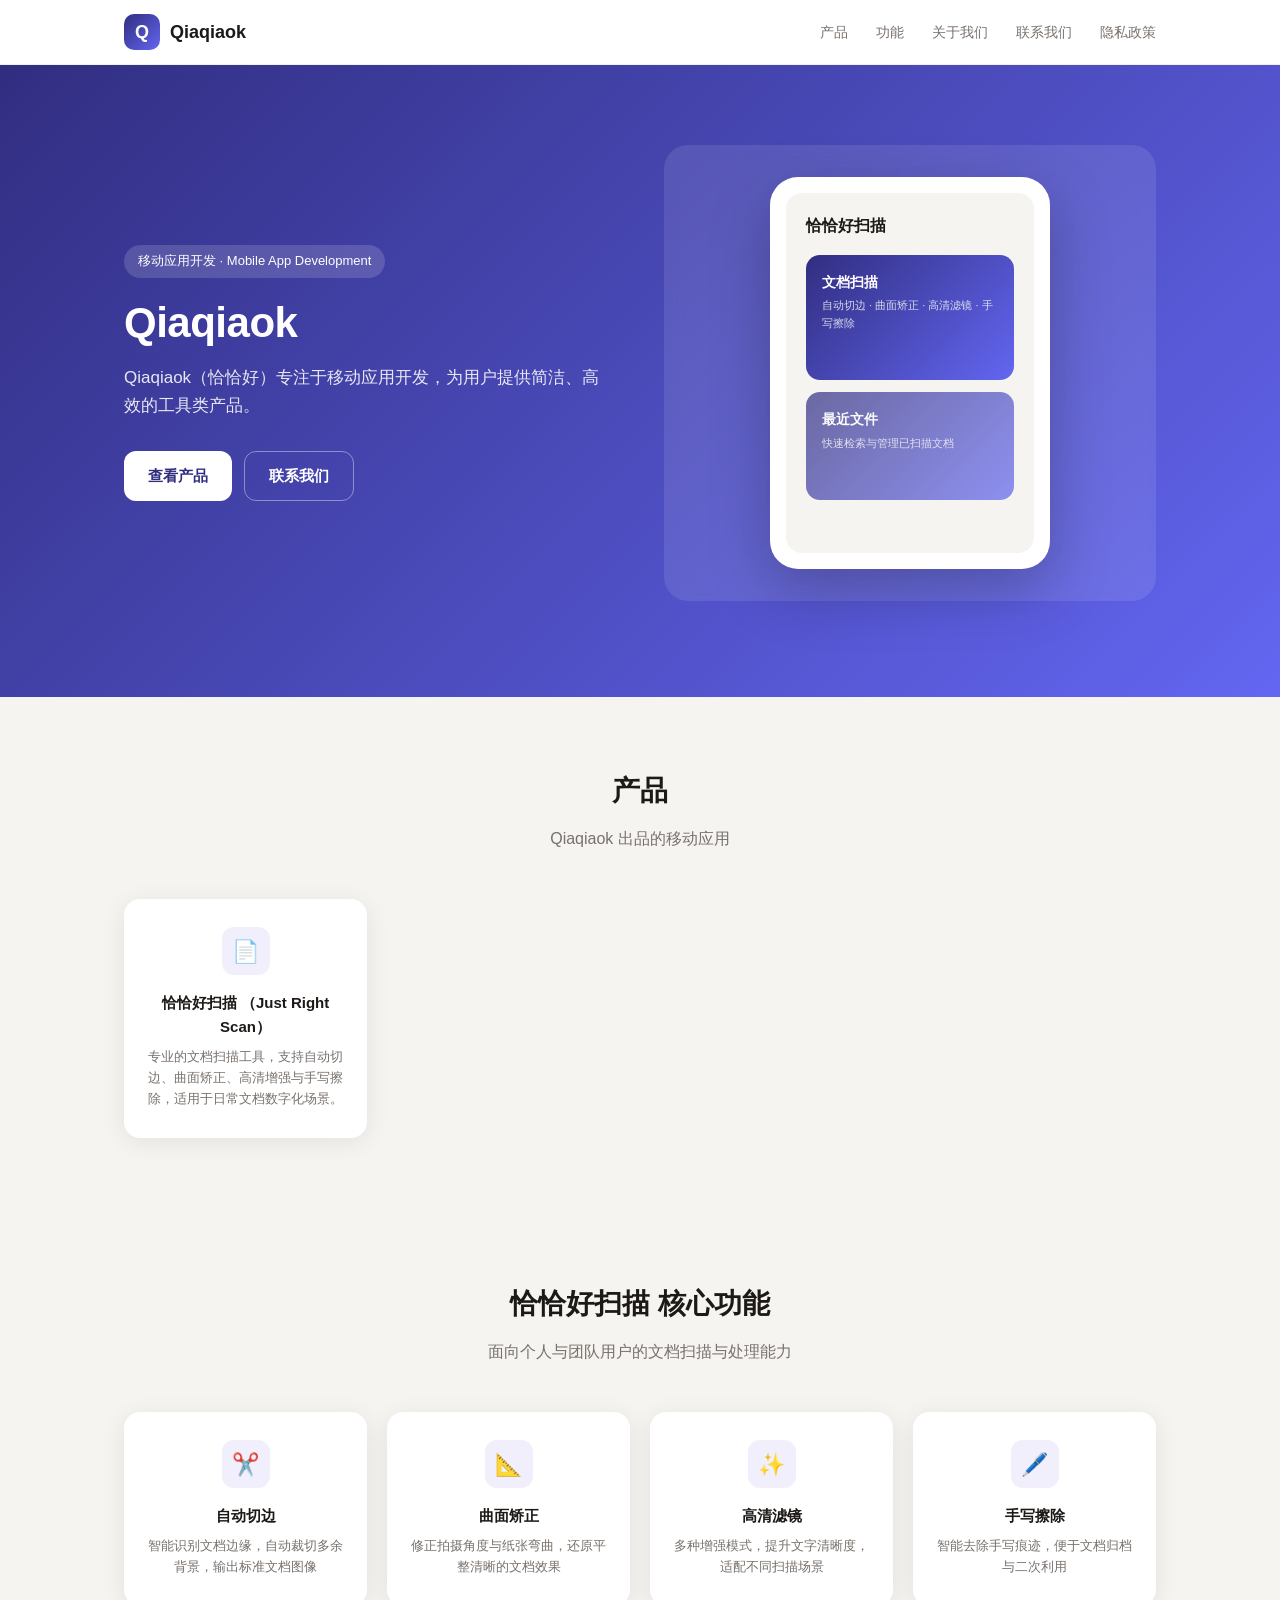
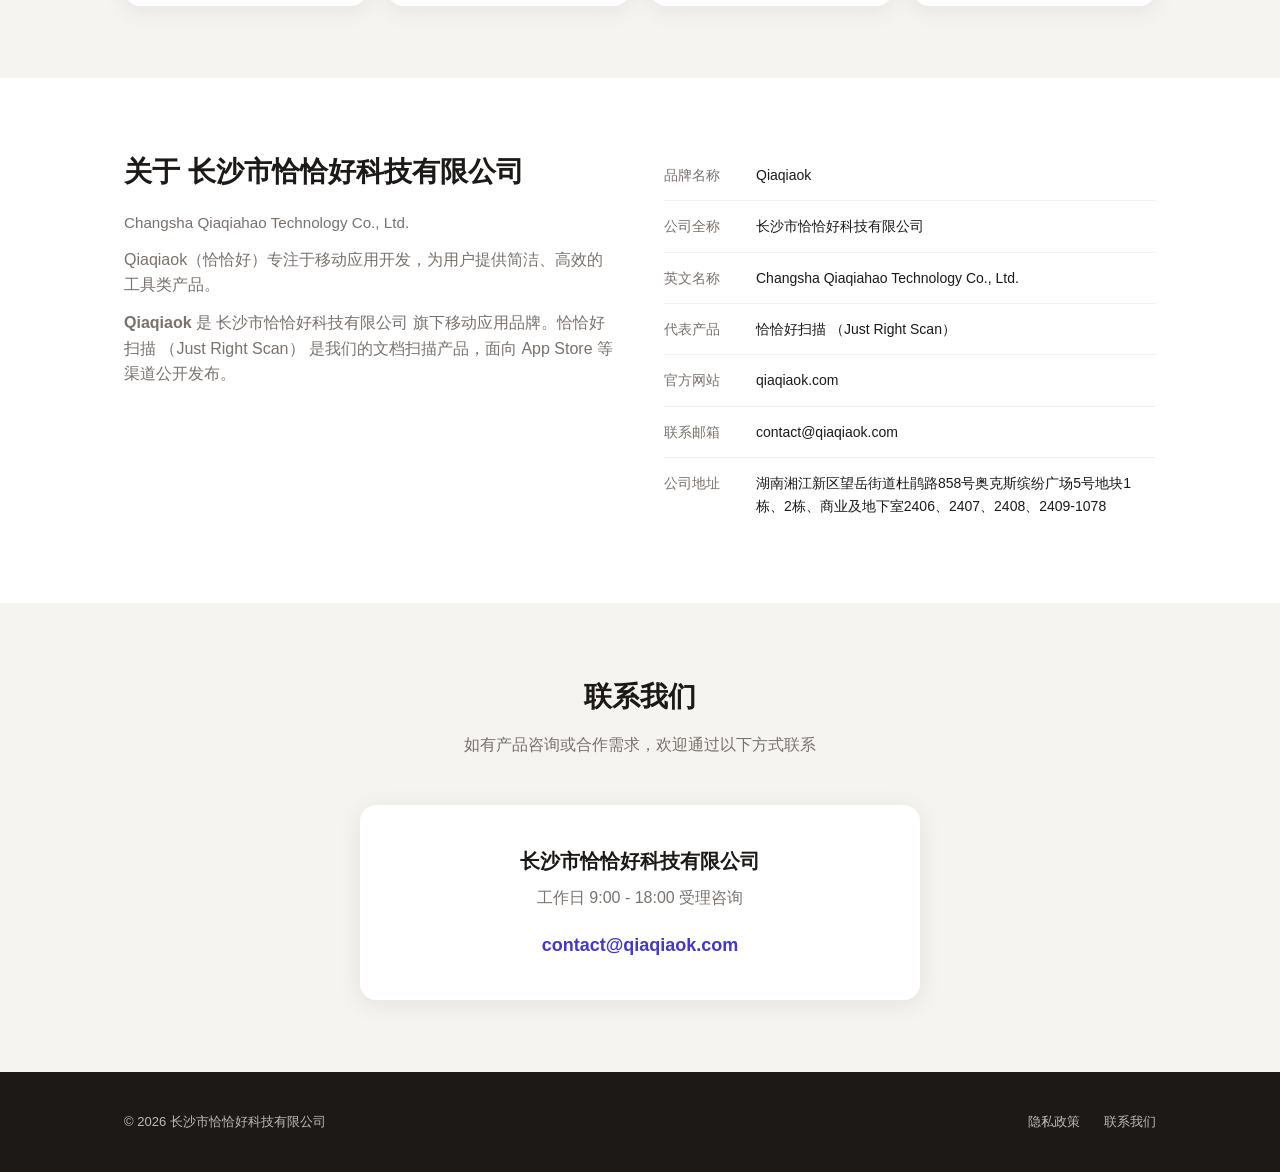
==== index.html @ 22210ff4 "deploy: 2026-06-18 15:39" ====
<!DOCTYPE html>
<html lang="zh-CN">
<head>
  <meta charset="UTF-8">
  <meta name="viewport" content="width=device-width, initial-scale=1.0">
  <meta name="description" content="Qiaqiaok - 长沙市恰恰好科技有限公司 旗下移动应用品牌，出品 恰恰好扫描 等工具类应用。">
  <title>Qiaqiaok - 长沙市恰恰好科技有限公司</title>
  <link rel="stylesheet" href="css/style.css">
</head>
<body>
  <header class="site-header">
    <div class="container">
      <a href="index.html" class="logo">
        <span class="logo-icon">Q</span>
        <span>Qiaqiaok</span>
      </a>
      <nav>
        <ul class="nav-links">
          <li><a href="#products">产品</a></li>
          <li><a href="#features">功能</a></li>
          <li><a href="#about">关于我们</a></li>
          <li><a href="#contact">联系我们</a></li>
          <li><a href="privacy.html">隐私政策</a></li>
        </ul>
      </nav>
    </div>
  </header>

  <section class="hero">
    <div class="container">
      <div>
        <span class="hero-badge">移动应用开发 · Mobile App Development</span>
        <h1>Qiaqiaok</h1>
        <p>Qiaqiaok（恰恰好）专注于移动应用开发，为用户提供简洁、高效的工具类产品。</p>
        <div class="hero-actions">
          <a href="#products" class="btn btn-primary">查看产品</a>
          <a href="#contact" class="btn btn-outline">联系我们</a>
        </div>
      </div>
      <div class="hero-visual">
        <div class="phone-mock">
          <div class="phone-screen">
            <div class="app-title">恰恰好扫描</div>
            <div class="feature-card">
              <h3>文档扫描</h3>
              <p>自动切边 · 曲面矫正 · 高清滤镜 · 手写擦除</p>
            </div>
            <div class="feature-card" style="opacity:0.7">
              <h3>最近文件</h3>
              <p>快速检索与管理已扫描文档</p>
            </div>
          </div>
        </div>
      </div>
    </div>
  </section>

  <section id="products">
    <div class="container">
      <h2 class="section-title">产品</h2>
      <p class="section-subtitle">Qiaqiaok 出品的移动应用</p>
      <div class="features-grid">
        <div class="feature-item">
          <div class="feature-icon">📄</div>
          <h3>恰恰好扫描 （Just Right Scan）</h3>
          <p>专业的文档扫描工具，支持自动切边、曲面矫正、高清增强与手写擦除，适用于日常文档数字化场景。</p>
        </div>
      </div>
    </div>
  </section>

  <section id="features">
    <div class="container">
      <h2 class="section-title">恰恰好扫描 核心功能</h2>
      <p class="section-subtitle">面向个人与团队用户的文档扫描与处理能力</p>
      <div class="features-grid">
        <div class="feature-item">
          <div class="feature-icon">✂️</div>
          <h3>自动切边</h3>
          <p>智能识别文档边缘，自动裁切多余背景，输出标准文档图像</p>
        </div>
        <div class="feature-item">
          <div class="feature-icon">📐</div>
          <h3>曲面矫正</h3>
          <p>修正拍摄角度与纸张弯曲，还原平整清晰的文档效果</p>
        </div>
        <div class="feature-item">
          <div class="feature-icon">✨</div>
          <h3>高清滤镜</h3>
          <p>多种增强模式，提升文字清晰度，适配不同扫描场景</p>
        </div>
        <div class="feature-item">
          <div class="feature-icon">🖊️</div>
          <h3>手写擦除</h3>
          <p>智能去除手写痕迹，便于文档归档与二次利用</p>
        </div>
      </div>
    </div>
  </section>

  <section id="about" class="about-section">
    <div class="container about-grid">
      <div>
        <h2>关于 长沙市恰恰好科技有限公司</h2>
        <p class="company-en">Changsha Qiaqiahao Technology Co., Ltd.</p>
        <p>Qiaqiaok（恰恰好）专注于移动应用开发，为用户提供简洁、高效的工具类产品。</p>
        <p><strong>Qiaqiaok</strong> 是 长沙市恰恰好科技有限公司 旗下移动应用品牌。恰恰好扫描 （Just Right Scan） 是我们的文档扫描产品，面向 App Store 等渠道公开发布。</p>
      </div>
      <div>
        <ul class="info-list">
          <li><span class="label">品牌名称</span><span>Qiaqiaok</span></li>
          <li><span class="label">公司全称</span><span>长沙市恰恰好科技有限公司</span></li>
          <li><span class="label">英文名称</span><span>Changsha Qiaqiahao Technology Co., Ltd.</span></li>
          <li><span class="label">代表产品</span><span>恰恰好扫描 （Just Right Scan）</span></li>
          <li><span class="label">官方网站</span><span>qiaqiaok.com</span></li>
          <li><span class="label">联系邮箱</span><span>contact@qiaqiaok.com</span></li>
          
          <li><span class="label">公司地址</span><span>湖南湘江新区望岳街道杜鹃路858号奥克斯缤纷广场5号地块1栋、2栋、商业及地下室2406、2407、2408、2409-1078</span></li>
        </ul>
      </div>
    </div>
  </section>

  <section id="contact">
    <div class="container">
      <h2 class="section-title">联系我们</h2>
      <p class="section-subtitle">如有产品咨询或合作需求，欢迎通过以下方式联系</p>
      <div class="contact-card">
        <h3>长沙市恰恰好科技有限公司</h3>
        <p>工作日 9:00 - 18:00 受理咨询</p>
        <a class="contact-email" href="mailto:contact@qiaqiaok.com">contact@qiaqiaok.com</a>
      </div>
    </div>
  </section>

  <footer class="site-footer">
    <div class="container footer-inner">
      <span>© 2026 长沙市恰恰好科技有限公司</span>
      <ul class="footer-links">
        <li><a href="privacy.html">隐私政策</a></li>
        <li><a href="#contact">联系我们</a></li>
      </ul>
    </div>
  </footer>
</body>
</html>
---- css/style.css ----
:root {
  --primary: #4338ca;
  --primary-dark: #312e81;
  --primary-light: #6366f1;
  --accent: #e07a5f;
  --surface: #f5f4f1;
  --text: #1c1917;
  --text-secondary: #78716c;
  --white: #ffffff;
  --radius: 16px;
  --shadow: 0 4px 24px rgba(28, 25, 23, 0.08);
}

*,
*::before,
*::after {
  box-sizing: border-box;
  margin: 0;
  padding: 0;
}

html {
  scroll-behavior: smooth;
}

body {
  font-family: -apple-system, BlinkMacSystemFont, "Segoe UI", "PingFang SC",
    "Hiragino Sans GB", "Microsoft YaHei", sans-serif;
  color: var(--text);
  background: var(--surface);
  line-height: 1.6;
  -webkit-font-smoothing: antialiased;
}

a {
  color: var(--primary);
  text-decoration: none;
}

a:hover {
  text-decoration: underline;
}

.container {
  max-width: 1080px;
  margin: 0 auto;
  padding: 0 24px;
}

/* Header */
.site-header {
  background: var(--white);
  border-bottom: 1px solid rgba(28, 25, 23, 0.06);
  position: sticky;
  top: 0;
  z-index: 100;
}

.site-header .container {
  display: flex;
  align-items: center;
  justify-content: space-between;
  height: 64px;
}

.logo {
  display: flex;
  align-items: center;
  gap: 10px;
  font-weight: 800;
  font-size: 18px;
  color: var(--text);
  text-decoration: none;
}

.logo:hover {
  text-decoration: none;
}

.logo-icon {
  width: 36px;
  height: 36px;
  background: linear-gradient(135deg, var(--primary-dark), var(--primary-light));
  border-radius: 10px;
  display: flex;
  align-items: center;
  justify-content: center;
  color: var(--white);
  font-size: 18px;
}

.nav-links {
  display: flex;
  gap: 28px;
  list-style: none;
}

.nav-links a {
  color: var(--text-secondary);
  font-size: 14px;
  font-weight: 500;
  text-decoration: none;
}

.nav-links a:hover {
  color: var(--primary);
  text-decoration: none;
}

/* Hero */
.hero {
  background: linear-gradient(135deg, var(--primary-dark), var(--primary-light));
  color: var(--white);
  padding: 80px 0 96px;
}

.hero .container {
  display: grid;
  grid-template-columns: 1fr 1fr;
  gap: 48px;
  align-items: center;
}

.hero-badge {
  display: inline-block;
  background: rgba(255, 255, 255, 0.15);
  padding: 6px 14px;
  border-radius: 20px;
  font-size: 13px;
  margin-bottom: 20px;
}

.hero h1 {
  font-size: 42px;
  font-weight: 800;
  line-height: 1.2;
  letter-spacing: -0.5px;
  margin-bottom: 16px;
}

.hero p {
  font-size: 17px;
  opacity: 0.88;
  margin-bottom: 32px;
  max-width: 480px;
}

.hero-actions {
  display: flex;
  gap: 12px;
  flex-wrap: wrap;
}

.btn {
  display: inline-flex;
  align-items: center;
  gap: 8px;
  padding: 12px 24px;
  border-radius: 12px;
  font-size: 15px;
  font-weight: 600;
  border: none;
  cursor: pointer;
  text-decoration: none;
}

.btn:hover {
  text-decoration: none;
}

.btn-primary {
  background: var(--white);
  color: var(--primary-dark);
}

.btn-outline {
  background: transparent;
  color: var(--white);
  border: 1.5px solid rgba(255, 255, 255, 0.4);
}

.hero-visual {
  background: rgba(255, 255, 255, 0.1);
  border-radius: 24px;
  padding: 32px;
  backdrop-filter: blur(8px);
}

.phone-mock {
  background: var(--white);
  border-radius: 28px;
  padding: 16px;
  box-shadow: 0 20px 60px rgba(0, 0, 0, 0.25);
  max-width: 280px;
  margin: 0 auto;
}

.phone-screen {
  background: var(--surface);
  border-radius: 16px;
  padding: 20px;
  min-height: 360px;
}

.phone-screen .app-title {
  font-size: 16px;
  font-weight: 800;
  color: var(--text);
  margin-bottom: 16px;
}

.feature-card {
  background: linear-gradient(135deg, var(--primary-dark), var(--primary-light));
  border-radius: 14px;
  padding: 16px;
  color: var(--white);
  margin-bottom: 12px;
}

.feature-card h3 {
  font-size: 14px;
  font-weight: 700;
  margin-bottom: 4px;
}

.feature-card p {
  font-size: 11px;
  opacity: 0.8;
}

/* Sections */
section {
  padding: 72px 0;
}

.section-title {
  text-align: center;
  font-size: 28px;
  font-weight: 800;
  margin-bottom: 12px;
}

.section-subtitle {
  text-align: center;
  color: var(--text-secondary);
  font-size: 16px;
  margin-bottom: 48px;
}

.features-grid {
  display: grid;
  grid-template-columns: repeat(4, 1fr);
  gap: 20px;
}

.feature-item {
  background: var(--white);
  border-radius: var(--radius);
  padding: 28px 20px;
  text-align: center;
  box-shadow: var(--shadow);
}

.feature-icon {
  width: 48px;
  height: 48px;
  background: rgba(67, 56, 202, 0.08);
  border-radius: 12px;
  display: flex;
  align-items: center;
  justify-content: center;
  margin: 0 auto 16px;
  font-size: 22px;
}

.feature-item h3 {
  font-size: 15px;
  font-weight: 700;
  margin-bottom: 8px;
}

.feature-item p {
  font-size: 13px;
  color: var(--text-secondary);
}

/* About */
.about-section {
  background: var(--white);
}

.company-en {
  color: var(--text-secondary);
  font-size: 0.95rem;
  margin-bottom: 1rem;
}

.about-grid {
  display: grid;
  grid-template-columns: 1fr 1fr;
  gap: 48px;
  align-items: start;
}

.about-grid h2 {
  font-size: 28px;
  font-weight: 800;
  margin-bottom: 16px;
}

.about-grid p {
  color: var(--text-secondary);
  margin-bottom: 12px;
}

.info-list {
  list-style: none;
}

.info-list li {
  display: flex;
  gap: 12px;
  padding: 14px 0;
  border-bottom: 1px solid rgba(28, 25, 23, 0.06);
  font-size: 14px;
}

.info-list li:last-child {
  border-bottom: none;
}

.info-list .label {
  color: var(--text-secondary);
  min-width: 80px;
  flex-shrink: 0;
}

/* Contact */
.contact-card {
  background: var(--white);
  border-radius: var(--radius);
  padding: 40px;
  box-shadow: var(--shadow);
  text-align: center;
  max-width: 560px;
  margin: 0 auto;
}

.contact-card h3 {
  font-size: 20px;
  font-weight: 700;
  margin-bottom: 8px;
}

.contact-card p {
  color: var(--text-secondary);
  margin-bottom: 20px;
}

.contact-email {
  font-size: 18px;
  font-weight: 600;
  color: var(--primary);
}

/* Footer */
.site-footer {
  background: var(--text);
  color: rgba(255, 255, 255, 0.7);
  padding: 40px 0;
  font-size: 13px;
}

.footer-inner {
  display: flex;
  justify-content: space-between;
  align-items: center;
  flex-wrap: wrap;
  gap: 16px;
}

.footer-links {
  display: flex;
  gap: 24px;
  list-style: none;
}

.footer-links a {
  color: rgba(255, 255, 255, 0.7);
  text-decoration: none;
}

.footer-links a:hover {
  color: var(--white);
}

/* Legal pages */
.legal-page {
  background: var(--white);
  min-height: calc(100vh - 64px - 120px);
  padding: 48px 0 72px;
}

.legal-page h1 {
  font-size: 32px;
  font-weight: 800;
  margin-bottom: 8px;
}

.legal-meta {
  color: var(--text-secondary);
  font-size: 14px;
  margin-bottom: 40px;
}

.legal-page h2 {
  font-size: 20px;
  font-weight: 700;
  margin: 32px 0 12px;
}

.legal-page p,
.legal-page li {
  color: var(--text-secondary);
  font-size: 15px;
  margin-bottom: 12px;
}

.legal-page ul {
  padding-left: 20px;
  margin-bottom: 16px;
}

/* Responsive */
@media (max-width: 768px) {
  .hero .container,
  .about-grid {
    grid-template-columns: 1fr;
  }

  .hero {
    padding: 48px 0 64px;
  }

  .hero h1 {
    font-size: 30px;
  }

  .hero-visual {
    display: none;
  }

  .features-grid {
    grid-template-columns: repeat(2, 1fr);
  }

  .nav-links {
    display: none;
  }
}

@media (max-width: 480px) {
  .features-grid {
    grid-template-columns: 1fr;
  }
}
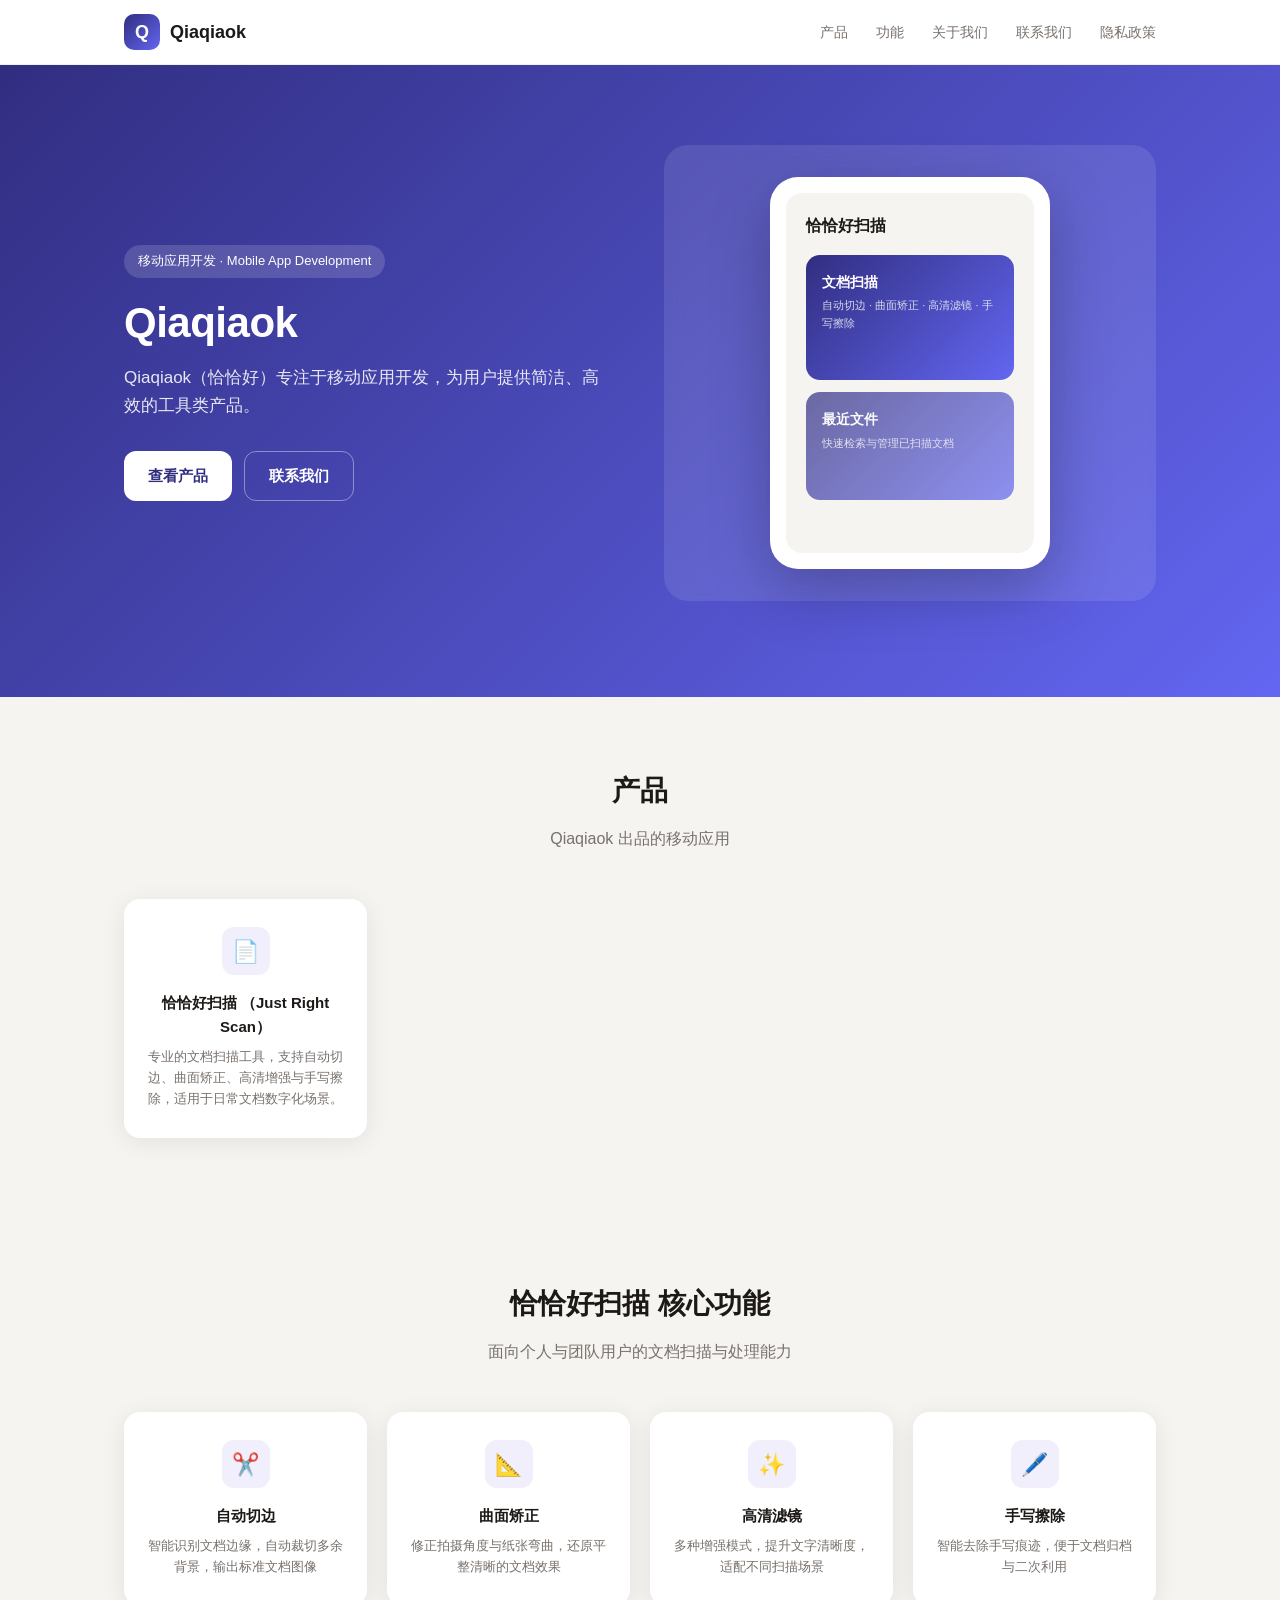
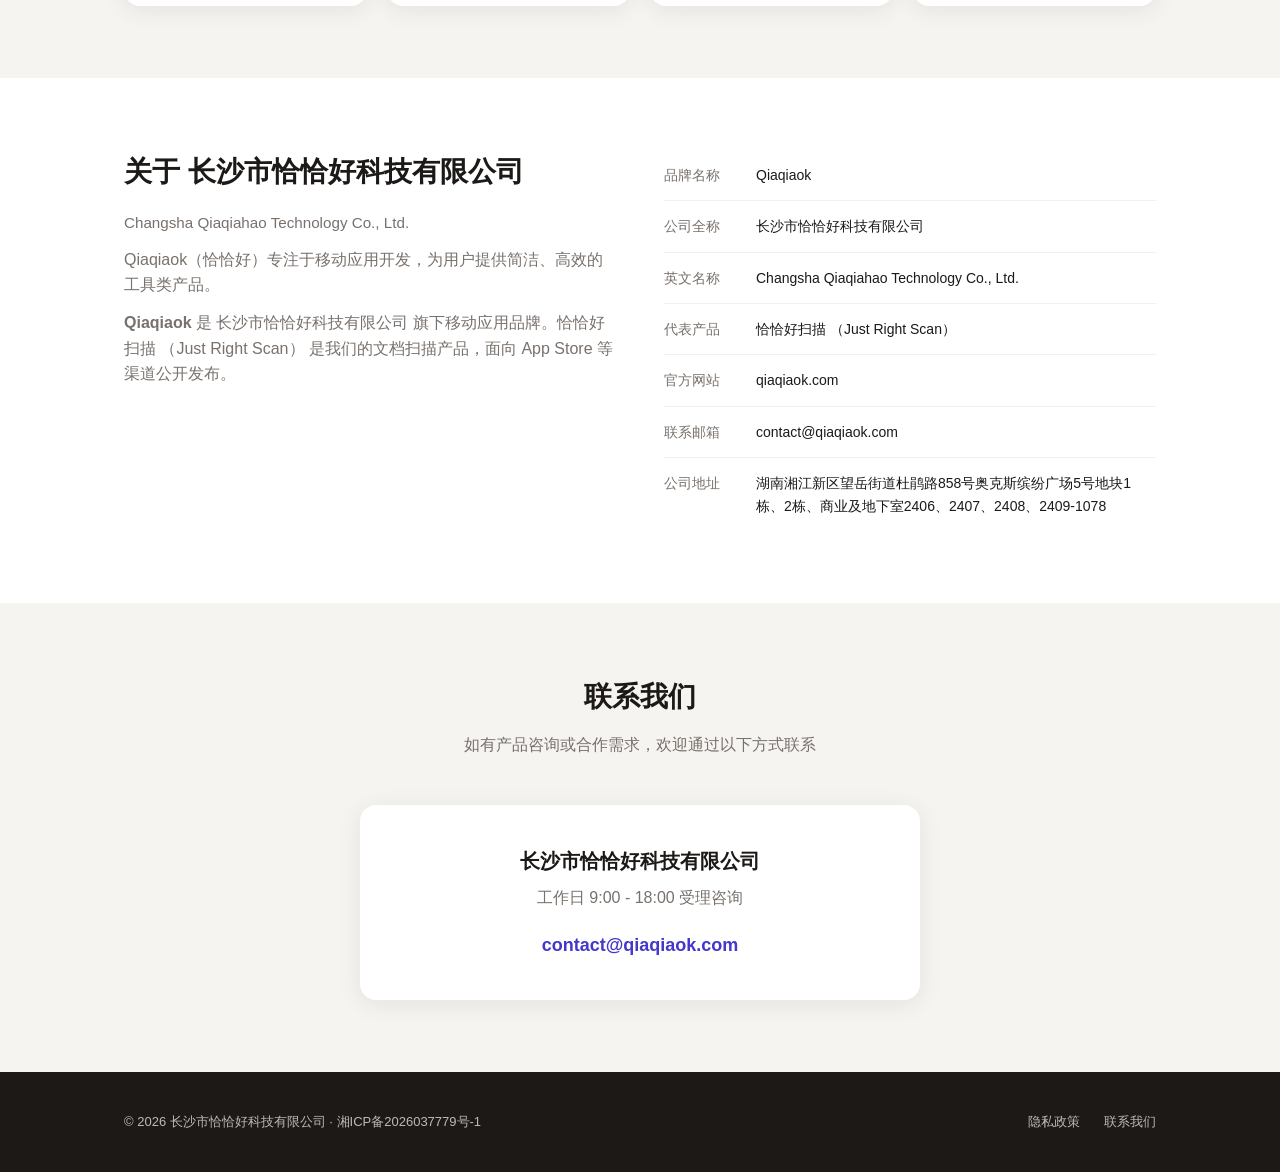
==== commit fb99d5c1: "deploy: 2026-09-01 21:27" ====
--- a/index.html
+++ b/index.html
@@ -135,7 +135,7 @@
 
   <footer class="site-footer">
     <div class="container footer-inner">
-      <span>© 2026 长沙市恰恰好科技有限公司</span>
+      <span>© 2026 长沙市恰恰好科技有限公司 · 湘ICP备2026037779号-1</span>
       <ul class="footer-links">
         <li><a href="privacy.html">隐私政策</a></li>
         <li><a href="#contact">联系我们</a></li>
